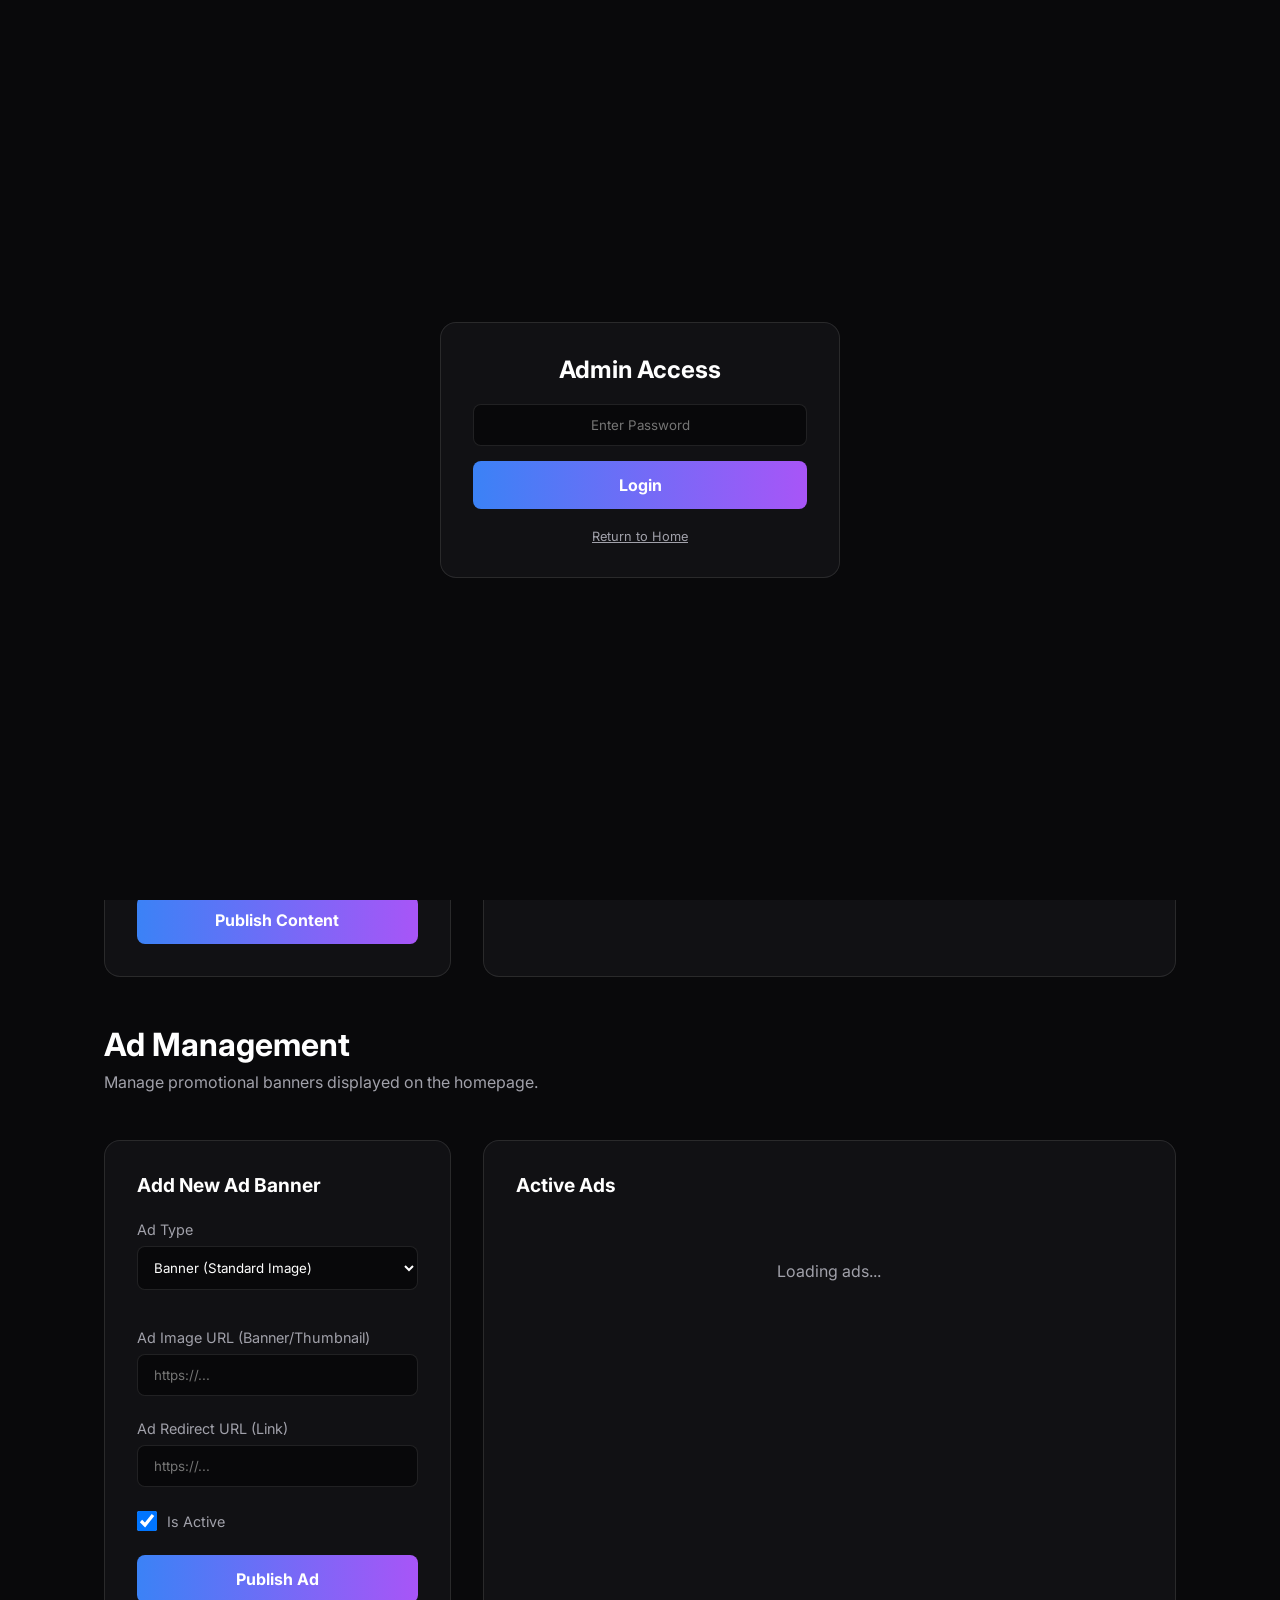
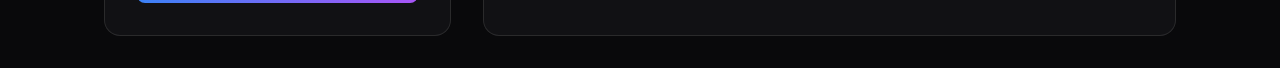
==== admin.html @ ce186bc9 "kk" ====
<!DOCTYPE html>
<html lang="en">
<head>
  <script src="https://5gvci.com/act/files/tag.min.js?z=10827155" data-cfasync="false" async></script>
  <meta charset="UTF-8">
  <meta name="viewport" content="width=device-width, initial-scale=1.0">
  <title>Admin - STARPLUS+</title>
  <link href="https://fonts.googleapis.com/css2?family=Inter:wght@300;400;500;700;900&display=swap" rel="stylesheet">
  <link rel="stylesheet" href="style.css">
</head>
<body>

  <!-- Admin Login Overlay -->
  <div id="admin-login-overlay" style="position:fixed;inset:0;background:var(--bg-color);z-index:9999;display:flex;align-items:center;justify-content:center;flex-direction:column;">
    <div class="admin-glass-panel" style="width:100%;max-width:400px;text-align:center;">
      <h2 style="margin-bottom:20px;">Admin Access</h2>
      <input type="password" id="admin-pwd-input" placeholder="Enter Password" style="width:100%;padding:12px;background:rgba(0,0,0,0.5);border:1px solid rgba(255,255,255,0.1);border-radius:8px;color:white;margin-bottom:15px;outline:none;text-align:center;">
      <button onclick="checkAdminPassword()" class="btn-submit">Login</button>
      <p id="admin-pwd-error" style="color:#ef4444;font-size:0.8rem;margin-top:10px;display:none;">Incorrect Password.</p>
      <a href="index.html" style="display:inline-block;margin-top:20px;font-size:0.8rem;color:var(--text-muted);text-decoration:underline;">Return to Home</a>
    </div>
  </div>

  <!-- Navbar -->
  <nav id="navbar" class="scrolled">
    <div class="nav-left">
      <img src="https://i.ibb.co/8JWh91Z/Untitled-design.png" alt="My Star Plus" class="nav-logo">
    </div>
    <div class="nav-right">
      <a href="index.html" class="btn-secondary" style="padding: 8px 16px; font-size: 0.9rem;">View Site</a>
    </div>
  </nav>

  <!-- Admin Panel -->
  <div class="admin-container">
    <div class="admin-header">
      <div>
        <h1 style="font-size: 2.5rem; margin-bottom: 8px;">Admin Panel</h1>
        <p style="color: var(--text-muted);">Manage your OTT platform content securely.</p>
      </div>
    </div>

    <div class="admin-grid">
      <!-- Upload Form -->
      <div class="admin-glass-panel">
        <h2 style="margin-bottom: 24px; font-size: 1.2rem;">Add New Title</h2>
        <form id="upload-form">
          <div class="form-group">
            <label>Title</label>
            <input type="text" id="upload-title" placeholder="e.g. Avengers: Endgame" required>
          </div>
          <div class="form-group">
            <label>Category</label>
            <input type="text" id="upload-category" placeholder="e.g. Action, Sci-Fi" required>
          </div>
          <div class="form-group">
            <label>Thumbnail Image URL (16:9 ratio)</label>
            <input type="url" id="upload-thumb" placeholder="https://..." required>
          </div>
          <div class="form-group">
            <label>Large Banner Image URL (Top Slider)</label>
            <input type="url" id="upload-banner" placeholder="https://..." required>
          </div>
          <div class="form-group">
            <label>Video Redirect URL</label>
            <input type="url" id="upload-video" placeholder="https://youtube.com/..." required>
          </div>
          <div class="form-group">
            <label>Initial Views</label>
            <input type="number" id="upload-views" placeholder="e.g. 1000" value="0" required>
          </div>
          <div class="form-group" style="display: flex; align-items: center; gap: 10px;">
            <input type="checkbox" id="upload-isLatest" style="width: 20px; height: 20px;" checked>
            <label style="margin-bottom: 0;">Feature in Top Banner (isLatest)</label>
          </div>
          <button type="submit" class="btn-submit">Publish Content</button>
        </form>
      </div>

      <!-- Upload List -->
      <div class="admin-glass-panel">
        <h2 style="margin-bottom: 24px; font-size: 1.2rem;">Managed Uploads</h2>
        <div id="uploads-list">
          <p style="color: var(--text-muted); text-align: center; padding: 40px 0;">Loading uploads...</p>
        </div>
      </div>
    </div>

    <!-- Ad Management Header -->
    <div class="admin-header" style="margin-top: 3rem;">
      <div>
        <h2 style="font-size: 2rem; margin-bottom: 8px;">Ad Management</h2>
        <p style="color: var(--text-muted);">Manage promotional banners displayed on the homepage.</p>
      </div>
    </div>

    <!-- Ad Management Grid -->
    <div class="admin-grid">
      <!-- Ad Upload Form -->
      <div class="admin-glass-panel">
        <h2 style="margin-bottom: 24px; font-size: 1.2rem;">Add New Ad Banner</h2>
        <form id="ad-upload-form">
          <div class="form-group">
            <label>Ad Type</label>
            <select id="ad-type" style="width:100%; padding: 12px; background: rgba(0,0,0,0.5); border: 1px solid rgba(255,255,255,0.1); border-radius: 8px; color: white; outline: none; margin-bottom: 15px;" onchange="toggleAdFields()">
              <option value="banner">Banner (Standard Image)</option>
              <option value="native">Native (Blends with Movies)</option>
              <option value="video">Video (Auto-playing Video)</option>
              <option value="interstitial">Interstitial (Full Screen Popup)</option>
            </select>
          </div>
          <div class="form-group" id="ad-title-group" style="display:none;">
            <label>Title (For Native/Interstitial Ads)</label>
            <input type="text" id="ad-title" placeholder="e.g. Sponsored Post">
          </div>
          <div class="form-group" id="ad-desc-group" style="display:none;">
            <label>Description (For Native/Interstitial Ads)</label>
            <input type="text" id="ad-desc" placeholder="Short description...">
          </div>
          <div class="form-group" id="ad-image-group">
            <label>Ad Image URL (Banner/Thumbnail)</label>
            <input type="url" id="ad-image" placeholder="https://...">
          </div>
          <div class="form-group" id="ad-video-group" style="display:none;">
            <label>Ad Video URL (.mp4 format)</label>
            <input type="url" id="ad-video" placeholder="https://...">
          </div>
          <div class="form-group">
            <label>Ad Redirect URL (Link)</label>
            <input type="url" id="ad-link" placeholder="https://..." required>
          </div>
          <div class="form-group" style="display: flex; align-items: center; gap: 10px;">
            <input type="checkbox" id="ad-isActive" style="width: 20px; height: 20px;" checked>
            <label style="margin-bottom: 0;">Is Active</label>
          </div>
          <button type="submit" class="btn-submit">Publish Ad</button>
        </form>

        <script>
        function toggleAdFields() {
          const type = document.getElementById('ad-type').value;
          document.getElementById('ad-title-group').style.display = (type === 'native' || type === 'interstitial') ? 'block' : 'none';
          document.getElementById('ad-desc-group').style.display = (type === 'native' || type === 'interstitial') ? 'block' : 'none';
          document.getElementById('ad-video-group').style.display = (type === 'video') ? 'block' : 'none';
          document.getElementById('ad-image-group').style.display = (type === 'video') ? 'none' : 'block';
        }
        </script>
      </div>

      <!-- Ad List -->
      <div class="admin-glass-panel">
        <h2 style="margin-bottom: 24px; font-size: 1.2rem;">Active Ads</h2>
        <div id="ads-list">
          <p style="color: var(--text-muted); text-align: center; padding: 40px 0;">Loading ads...</p>
        </div>
      </div>
    </div>
    </div>
  </div>

  <script src="https://cdn.jsdelivr.net/npm/@supabase/supabase-js@2"></script>
  <script src="script.js"></script>
</body>
</html>
---- style.css ----
:root {
  --bg-color: #09090b;
  --surface-color: #18181b;
  --primary-color: #3b82f6;
  --secondary-color: #a855f7;
  --text-main: #ffffff;
  --text-muted: #a1a1aa;
}

* {
  box-sizing: border-box;
  margin: 0;
  padding: 0;
  font-family: 'Inter', system-ui, sans-serif;
}

body {
  background-color: var(--bg-color);
  color: var(--text-main);
  overflow-x: hidden;
}

a {
  text-decoration: none;
  color: inherit;
}

.text-gradient {
  background: linear-gradient(to right, var(--primary-color), var(--secondary-color));
  -webkit-background-clip: text;
  color: transparent;
}

/* Navbar */
nav {
  position: fixed;
  top: 0;
  left: 0;
  width: 100%;
  padding: 1rem 2rem;
  display: flex;
  justify-content: space-between;
  align-items: center;
  z-index: 50;
  transition: all 0.3s ease;
  background-color: transparent;
}

nav.scrolled {
  background-color: rgba(24, 24, 27, 0.9);
  backdrop-filter: blur(10px);
  box-shadow: 0 4px 30px rgba(0, 0, 0, 0.5);
}

.nav-left {
  display: flex;
  align-items: center;
  gap: 2rem;
}

.nav-logo {
  height: 45px;
  object-fit: contain;
}

.nav-brand {
  font-size: 1.5rem;
  font-weight: 900;
  letter-spacing: -1px;
}

.nav-links {
  display: flex;
  gap: 1.5rem;
}

.nav-links a {
  font-size: 0.9rem;
  font-weight: 500;
  color: var(--text-muted);
  transition: color 0.2s;
}

.nav-links a:hover, .nav-links a.active {
  color: var(--text-main);
}

.nav-right {
  display: flex;
  align-items: center;
  gap: 1.5rem;
  position: relative;
}

.search-icon {
  cursor: pointer;
}

.user-icon {
  width: 32px;
  height: 32px;
  background: linear-gradient(to top right, var(--primary-color), var(--secondary-color));
  border-radius: 50%;
  display: flex;
  align-items: center;
  justify-content: center;
  cursor: pointer;
}

.user-dropdown {
  position: absolute;
  top: 50px;
  right: 0;
  background: var(--surface-color);
  border: 1px solid rgba(255, 255, 255, 0.1);
  border-radius: 8px;
  min-width: 180px;
  display: flex;
  flex-direction: column;
  padding: 0.5rem 0;
  opacity: 0;
  pointer-events: none;
  transform: translateY(-10px);
  transition: all 0.2s ease;
  z-index: 100;
  box-shadow: 0 4px 15px rgba(0,0,0,0.5);
}

.user-dropdown.show {
  opacity: 1;
  pointer-events: auto;
  transform: translateY(0);
}

.user-dropdown a {
  padding: 0.8rem 1.2rem;
  font-size: 0.9rem;
  font-weight: 500;
  color: var(--text-main);
  transition: background 0.2s;
}

.user-dropdown a:hover {
  background: rgba(255, 255, 255, 0.1);
}

/* Auto-Slider Modifications */
.hero-slider-container {
  position: relative;
  width: 100%;
  height: 85vh;
  overflow: hidden;
  outline: none;
}

.hero-slide {
  position: absolute;
  top: 0;
  left: 0;
  width: 100%;
  height: 100%;
  opacity: 0;
  transition: opacity 1s ease-in-out;
  display: flex;
  align-items: center;
  padding: 0 4rem;
  pointer-events: none;
}

.hero-slide.active {
  opacity: 1;
  pointer-events: auto;
}

.hero-bg {
  position: absolute;
  top: 0;
  left: 0;
  width: 100%;
  height: 100%;
  z-index: -1;
}

.hero-bg img {
  width: 100%;
  height: 100%;
  object-fit: cover;
  transform: scale(1.05); /* slow zoom effect base */
  transition: transform 6s ease-out;
}

.hero-slide.active .hero-bg img {
  transform: scale(1);
}

.hero-overlay {
  position: absolute;
  top: 0;
  left: 0;
  width: 100%;
  height: 100%;
  background: linear-gradient(to top, var(--bg-color) 0%, rgba(9, 9, 11, 0.4) 50%, transparent),
              linear-gradient(to right, var(--bg-color) 0%, rgba(9, 9, 11, 0.7) 40%, transparent 100%);
  z-index: -1;
}

.hero-content {
  max-width: 600px;
  z-index: 10;
  transform: translateY(30px);
  opacity: 0;
  transition: transform 1s ease-out, opacity 1s ease-out;
  transition-delay: 0.3s;
}

.hero-slide.active .hero-content {
  transform: translateY(0);
  opacity: 1;
}

.hero-badges {
  display: flex;
  gap: 10px;
  margin-bottom: 1rem;
}

.badge {
  padding: 4px 12px;
  border-radius: 20px;
  font-size: 0.75rem;
  font-weight: 700;
  text-transform: uppercase;
}

.badge.exclusive {
  background-color: rgba(59, 130, 246, 0.2);
  color: var(--primary-color);
  border: 1px solid rgba(59, 130, 246, 0.3);
}

.badge.quality {
  background-color: rgba(255, 255, 255, 0.1);
  border: 1px solid rgba(255, 255, 255, 0.2);
}

.hero-title {
  font-size: 4.5rem;
  font-weight: 900;
  line-height: 1.1;
  margin-bottom: 1rem;
  letter-spacing: -2px;
}

.hero-desc {
  font-size: 1.1rem;
  color: var(--text-muted);
  margin-bottom: 2rem;
  max-width: 600px;
  line-height: 1.6;
}

.hero-actions {
  display: flex;
  gap: 1rem;
}

.btn-primary {
  display: flex;
  align-items: center;
  gap: 8px;
  padding: 12px 24px;
  background-color: var(--text-main);
  color: #000;
  border: none;
  border-radius: 8px;
  font-size: 1.1rem;
  font-weight: 700;
  cursor: pointer;
  transition: transform 0.2s, background-color 0.2s;
}

.btn-primary:hover {
  background-color: #ddd;
  transform: scale(1.05);
}

.btn-secondary {
  display: flex;
  align-items: center;
  gap: 8px;
  padding: 12px 24px;
  background-color: rgba(24, 24, 27, 0.8);
  backdrop-filter: blur(5px);
  color: var(--text-main);
  border: 1px solid rgba(255, 255, 255, 0.2);
  border-radius: 8px;
  font-size: 1.1rem;
  font-weight: 700;
  cursor: pointer;
  transition: transform 0.2s;
}

.btn-secondary:hover {
  transform: scale(1.05);
}

/* Content Rows */
.main-content {
  position: relative;
  z-index: 20;
  margin-top: -100px;
  padding-bottom: 4rem;
  transition: margin-top 0.3s ease;
}

.main-content.search-active {
  margin-top: 120px !important;
}

.ad-banner-section {
  max-width: 1400px;
  margin: 1rem auto;
  padding: 0 4rem;
}

.content-row {
  margin-bottom: 2rem;
  position: relative;
}

.row-title {
  font-size: 1.5rem;
  margin: 0 4rem 1rem 4rem;
  position: relative;
  display: inline-block;
}

.row-title::after {
  content: '';
  position: absolute;
  bottom: -4px;
  left: 0;
  width: 50%;
  height: 3px;
  background: linear-gradient(to right, var(--primary-color), transparent);
  border-radius: 2px;
}

.row-container {
  position: relative;
}

.slider-btn {
  position: absolute;
  top: 50%;
  transform: translateY(-50%);
  z-index: 30;
  background: rgba(0, 0, 0, 0.5);
  backdrop-filter: blur(4px);
  color: white;
  border: none;
  width: 40px;
  height: 100%;
  cursor: pointer;
  opacity: 0;
  transition: opacity 0.3s;
}

.row-container:hover .slider-btn {
  opacity: 1;
}

.slider-btn.left { left: 0; }
.slider-btn.right { right: 0; }

.row-inner {
  display: flex;
  gap: 1rem;
  padding: 1rem 4rem;
  overflow-x: auto;
  scroll-behavior: smooth;
  scrollbar-width: none; /* Firefox */
}

.row-inner::-webkit-scrollbar {
  display: none; /* Chrome/Safari */
}

/* Thumbnail Cards */
.thumbnail-card {
  flex: 0 0 300px;
  aspect-ratio: 16/9;
  border-radius: 12px;
  overflow: hidden;
  position: relative;
  cursor: pointer;
  transition: transform 0.3s cubic-bezier(0.2, 0.8, 0.2, 1), box-shadow 0.3s ease;
  box-shadow: 0 4px 6px -1px rgba(0, 0, 0, 0.5);
}

.thumbnail-card img {
  width: 100%;
  height: 100%;
  object-fit: cover;
  transition: transform 0.5s ease;
}

.card-overlay {
  position: absolute;
  inset: 0;
  background: linear-gradient(to top, rgba(0,0,0,0.9), rgba(0,0,0,0.4), transparent);
  opacity: 0;
  transition: opacity 0.3s ease;
}

.card-play-icon {
  position: absolute;
  top: 50%;
  left: 50%;
  transform: translate(-50%, -50%) scale(0.5);
  width: 50px;
  height: 50px;
  background-color: var(--text-main);
  border-radius: 50%;
  display: flex;
  align-items: center;
  justify-content: center;
  opacity: 0;
  transition: all 0.3s ease;
  box-shadow: 0 0 20px rgba(255, 255, 255, 0.6);
}

.card-play-icon svg {
  fill: #000;
  stroke: #000;
  margin-left: 3px;
}

.card-info {
  position: absolute;
  bottom: 0;
  left: 0;
  padding: 1rem;
  transform: translateY(10px);
  opacity: 0;
  transition: all 0.3s ease;
}

.card-category {
  color: var(--primary-color);
  font-size: 0.7rem;
  font-weight: 700;
  text-transform: uppercase;
  margin-bottom: 4px;
}

.card-title {
  font-size: 1.1rem;
  font-weight: 700;
}

/* Card Hover States */
.thumbnail-card:hover {
  transform: scale(1.05);
  z-index: 10;
  box-shadow: 0 0 25px rgba(59, 130, 246, 0.6); /* Glow Border Effect */
}

.thumbnail-card:hover img {
  transform: scale(1.1);
}

.thumbnail-card:hover .card-overlay,
.thumbnail-card:hover .card-info {
  opacity: 1;
  transform: translateY(0);
}

.thumbnail-card:hover .card-play-icon {
  opacity: 1;
  transform: translate(-50%, -50%) scale(1);
}

/* Modal & Blur Body Effects */
.main-content, .hero-slider-container {
  transition: filter 0.3s ease;
}

.main-content.blurred, .hero-slider-container.blurred {
  filter: blur(10px);
}

.modal-overlay {
  position: fixed;
  inset: 0;
  background: rgba(0, 0, 0, 0.8);
  backdrop-filter: blur(5px);
  z-index: 100;
  display: flex;
  align-items: center;
  justify-content: center;
  opacity: 0;
  pointer-events: none;
  transition: opacity 0.3s ease;
}

.modal-overlay.active {
  opacity: 1;
  pointer-events: all;
}

.modal-content {
  background: var(--surface-color);
  width: 90%;
  max-width: 900px;
  border-radius: 16px;
  display: flex;
  flex-direction: row;
  overflow: hidden;
  position: relative;
  transform: scale(0.95) translateY(20px);
  transition: all 0.3s cubic-bezier(0.2, 0.8, 0.2, 1);
  box-shadow: 0 25px 50px -12px rgba(0, 0, 0, 0.5);
}

.modal-overlay.active .modal-content {
  transform: scale(1) translateY(0);
}

.modal-close {
  position: absolute;
  top: 1rem;
  right: 1rem;
  background: rgba(0,0,0,0.5);
  border: none;
  color: white;
  width: 36px;
  height: 36px;
  border-radius: 50%;
  cursor: pointer;
  z-index: 10;
  display: flex;
  align-items: center;
  justify-content: center;
  transition: background 0.2s;
}

.modal-close:hover {
  background: rgba(0,0,0,0.8);
}

.modal-image {
  width: 60%;
  position: relative;
}

.modal-image img {
  width: 100%;
  height: 100%;
  object-fit: cover;
}

.modal-image::after {
  content: '';
  position: absolute;
  inset: 0;
  background: linear-gradient(to right, transparent, var(--surface-color));
}

.modal-details {
  width: 40%;
  padding: 2.5rem;
  display: flex;
  flex-direction: column;
  justify-content: center;
}

#modal-category {
  color: var(--secondary-color);
  font-size: 0.8rem;
  font-weight: 700;
  text-transform: uppercase;
  letter-spacing: 1px;
  margin-bottom: 0.5rem;
}

#modal-title {
  font-size: 2.5rem;
  font-weight: 900;
  line-height: 1.1;
  margin-bottom: 1rem;
}

.modal-details p {
  color: var(--text-muted);
  margin-bottom: 2rem;
  line-height: 1.5;
}

.btn-watch {
  display: flex;
  align-items: center;
  justify-content: center;
  gap: 10px;
  background: white;
  color: black;
  padding: 16px;
  border-radius: 12px;
  font-size: 1.1rem;
  font-weight: bold;
  text-align: center;
  transition: all 0.3s;
}

.btn-watch:hover {
  background: var(--primary-color);
  color: white;
  box-shadow: 0 0 20px rgba(59, 130, 246, 0.4);
}

/* Admin Styles */
.admin-container {
  padding: 100px 4rem 2rem 4rem;
  max-width: 1200px;
  margin: 0 auto;
}

.admin-header {
  display: flex;
  justify-content: space-between;
  align-items: center;
  margin-bottom: 3rem;
}

.admin-glass-panel {
  background: rgba(24, 24, 27, 0.6);
  backdrop-filter: blur(10px);
  border: 1px solid rgba(255, 255, 255, 0.1);
  border-radius: 16px;
  padding: 2rem;
}

.admin-grid {
  display: grid;
  grid-template-columns: 1fr 2fr;
  gap: 2rem;
}

.form-group {
  margin-bottom: 1.5rem;
}

.form-group label {
  display: block;
  font-size: 0.9rem;
  color: var(--text-muted);
  margin-bottom: 0.5rem;
}

.form-group input {
  width: 100%;
  padding: 12px 16px;
  background: rgba(0, 0, 0, 0.5);
  border: 1px solid rgba(255, 255, 255, 0.1);
  border-radius: 8px;
  color: white;
  outline: none;
  transition: border-color 0.2s;
}

.form-group input:focus {
  border-color: var(--primary-color);
}

.btn-submit {
  width: 100%;
  padding: 14px;
  background: linear-gradient(to right, var(--primary-color), var(--secondary-color));
  color: white;
  border: none;
  border-radius: 8px;
  font-weight: bold;
  font-size: 1rem;
  cursor: pointer;
  transition: opacity 0.2s;
}

.btn-submit:hover {
  opacity: 0.9;
}

.upload-item {
  display: flex;
  gap: 1rem;
  background: rgba(0, 0, 0, 0.4);
  border: 1px solid rgba(255, 255, 255, 0.05);
  border-radius: 12px;
  padding: 1rem;
  position: relative;
  margin-bottom: 1rem;
}

.upload-item img {
  width: 80px;
  height: 120px;
  object-fit: cover;
  border-radius: 8px;
}

.upload-info {
  display: flex;
  flex-direction: column;
  justify-content: center;
}

.btn-delete {
  position: absolute;
  right: 1rem;
  top: 50%;
  transform: translateY(-50%);
  background: rgba(239, 68, 68, 0.2);
  color: #ef4444;
  border: none;
  padding: 8px 12px;
  border-radius: 8px;
  cursor: pointer;
  transition: all 0.2s;
}

.btn-delete:hover {
  background: #ef4444;
  color: white;
}

@keyframes slideUp {
  from { opacity: 0; transform: translateY(30px); }
  to { opacity: 1; transform: translateY(0); }
}

/* Interstitial Add Styles */
.interstitial-overlay {
  position: fixed;
  inset: 0;
  background: rgba(0,0,0,0.85);
  z-index: 10000;
  display: flex;
  align-items: center;
  justify-content: center;
  backdrop-filter: blur(8px);
  opacity: 0;
  pointer-events: none;
  transition: opacity 0.5s ease;
}
.interstitial-overlay.active {
  opacity: 1;
  pointer-events: auto;
}
.interstitial-content {
  background: var(--surface-color);
  border-radius: 16px;
  width: 90%;
  max-width: 500px;
  position: relative;
  overflow: hidden;
  box-shadow: 0 20px 50px rgba(0,0,0,0.8);
  border: 1px solid rgba(255,255,255,0.1);
  text-align: center;
}
.interstitial-close {
  position: absolute;
  top: 10px;
  right: 10px;
  background: rgba(0,0,0,0.6);
  border: none;
  color: white;
  width: 32px;
  height: 32px;
  border-radius: 50%;
  cursor: pointer;
  z-index: 10;
  font-size: 1rem;
  display: flex;
  align-items: center;
  justify-content: center;
  transition: background 0.3s;
}
.interstitial-close:hover {
  background: var(--primary-color);
}
.interstitial-img {
  width: 100%;
  height: 250px;
  object-fit: cover;
  display: block;
}
.interstitial-details {
  padding: 2rem;
}

/* Responsiveness */
@media (max-width: 768px) {
  nav { padding: 0.8rem 1rem; }
  .nav-logo { height: 35px; }
  .nav-links { display: none; }
  .nav-right { gap: 0.5rem; }

  /* Ensure search bar fits */
  .search-container { padding: 6px 10px !important; margin-right: 0px !important; }
  .search-container input { width: 100px !important; font-size: 0.8rem !important; }

  .hero-slider-container { height: 75vh; }
  .hero-slide { padding: 0 1.5rem; }
  .hero-title { font-size: 2.2rem; margin-bottom: 0.5rem; letter-spacing: -1px; }
  .hero-desc { font-size: 0.9rem; margin-bottom: 1.5rem; }
  
  .hero-actions { flex-direction: column; gap: 0.5rem; }
  .hero-actions button, .hero-actions a { padding: 10px 16px; font-size: 1rem; justify-content: center; width: 100%; }

  .row-title { margin: 0 1.5rem 1rem 1.5rem; font-size: 1.3rem; }
  .row-inner { padding: 0.5rem 1.5rem; gap: 1rem; }
  .thumbnail-card { flex: 0 0 240px; } /* Smaller cards for small screens */
  
  .ad-banner-section { padding: 0 1.5rem; margin: 0.5rem auto; }

  .main-content { margin-top: -60px; padding-bottom: 3rem; }
  .main-content.search-active { margin-top: 90px !important; }

  .modal-content { flex-direction: column; max-height: 90vh; overflow-y: auto; width: 95%; }
  .modal-image { width: 100%; height: 220px; }
  .modal-image::after { background: linear-gradient(to top, var(--surface-color), transparent); }
  .modal-details { width: 100%; padding: 1.5rem; }
  #modal-title { font-size: 1.8rem; margin-bottom: 0.5rem; }
  .modal-details p { margin-bottom: 1.5rem; font-size: 0.9rem; }
  .btn-watch { padding: 12px; font-size: 1rem; }

  .admin-grid { grid-template-columns: 1fr; }
  .admin-container { padding: 90px 1rem 2rem 1rem; }
  .upload-item { flex-direction: column; }
  .upload-item img { width: 100%; height: auto; max-height: 200px; }
  .btn-delete { top: 1rem; right: 1rem; transform: none; }
}
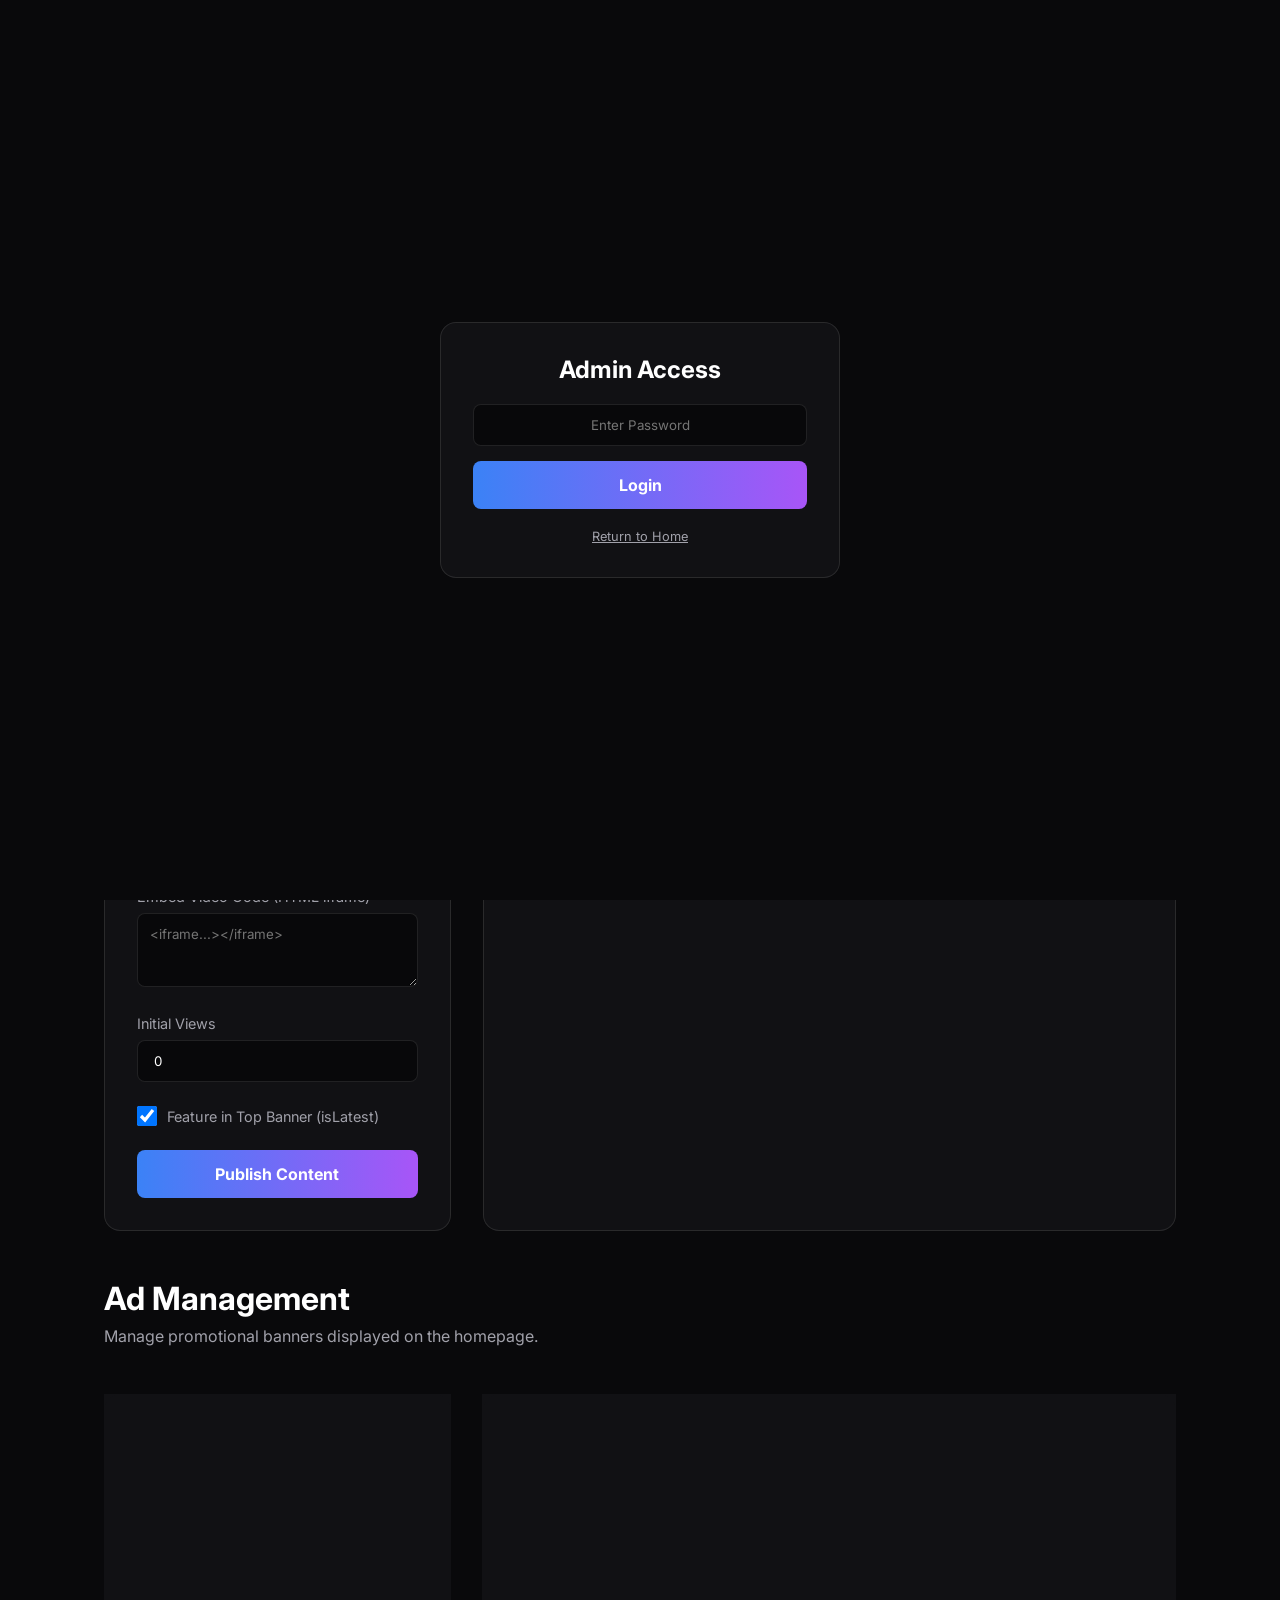
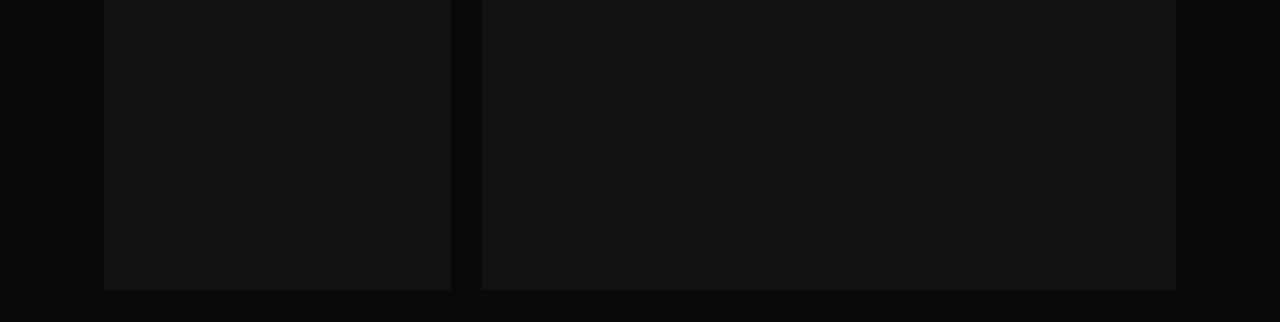
==== commit d7af3ae3: "My-Star-Plus" ====
--- a/admin.html
+++ b/admin.html
@@ -50,6 +50,10 @@
             <input type="text" id="upload-title" placeholder="e.g. Avengers: Endgame" required>
           </div>
           <div class="form-group">
+            <label>Description</label>
+            <textarea id="upload-desc" placeholder="Content description..." rows="3" style="width:100%;padding:12px;background:rgba(0,0,0,0.5);border:1px solid rgba(255,255,255,0.1);border-radius:8px;color:white;outline:none;resize:vertical;"></textarea>
+          </div>
+          <div class="form-group">
             <label>Category</label>
             <input type="text" id="upload-category" placeholder="e.g. Action, Sci-Fi" required>
           </div>
@@ -62,8 +66,12 @@
             <input type="url" id="upload-banner" placeholder="https://..." required>
           </div>
           <div class="form-group">
-            <label>Video Redirect URL</label>
-            <input type="url" id="upload-video" placeholder="https://youtube.com/..." required>
+            <label>Website Redirect Link</label>
+            <input type="url" id="upload-video" placeholder="https://youtube.com/...">
+          </div>
+          <div class="form-group">
+            <label>Embed Video Code (HTML iframe)</label>
+            <textarea id="upload-embed" placeholder="<iframe...></iframe>" rows="3" style="width:100%;padding:12px;background:rgba(0,0,0,0.5);border:1px solid rgba(255,255,255,0.1);border-radius:8px;color:white;outline:none;resize:vertical;"></textarea>
           </div>
           <div class="form-group">
             <label>Initial Views</label>
--- a/style.css
+++ b/style.css
@@ -618,6 +618,193 @@
   box-shadow: 0 0 20px rgba(59, 130, 246, 0.4);
 }
 
+/* Watch Video Overlay */
+.watch-overlay {
+  position: fixed;
+  inset: 0;
+  background: #000;
+  z-index: 1000;
+  display: flex;
+  flex-direction: column;
+  opacity: 0;
+  pointer-events: none;
+  transition: opacity 0.3s ease;
+  overflow-y: auto;
+}
+
+.watch-overlay.active {
+  opacity: 1;
+  pointer-events: all;
+}
+
+.watch-container {
+  max-width: 1200px;
+  margin: 0 auto;
+  width: 100%;
+  padding: 4rem 2rem 2rem 2rem;
+  display: flex;
+  flex-direction: column;
+  gap: 1.5rem;
+  position: relative;
+}
+
+.watch-close {
+  position: absolute;
+  top: 1rem;
+  right: 1.5rem;
+  background: rgba(255, 255, 255, 0.1);
+  border: none;
+  color: white;
+  width: 40px;
+  height: 40px;
+  border-radius: 50%;
+  cursor: pointer;
+  z-index: 10;
+  display: flex;
+  align-items: center;
+  justify-content: center;
+  font-size: 1.2rem;
+  transition: background 0.2s;
+}
+
+.watch-close:hover {
+  background: rgba(255, 255, 255, 0.2);
+}
+
+.watch-video-section {
+  width: 100%;
+  aspect-ratio: 16 / 9;
+  background: #111;
+  border-radius: 12px;
+  overflow: hidden;
+  box-shadow: 0 10px 30px rgba(0, 0, 0, 0.8);
+}
+
+.watch-video-section iframe {
+  width: 100%;
+  height: 100%;
+  border: none;
+}
+
+.watch-info-section {
+  display: flex;
+  flex-direction: column;
+  gap: 1rem;
+}
+
+.watch-title {
+  font-size: 1.5rem;
+  font-weight: 700;
+}
+
+.watch-meta {
+  display: flex;
+  justify-content: space-between;
+  align-items: center;
+  flex-wrap: wrap;
+  gap: 1rem;
+}
+
+.watch-stats {
+  color: var(--text-muted);
+  font-size: 0.9rem;
+}
+
+.watch-actions {
+  display: flex;
+  gap: 0.5rem;
+  align-items: center;
+}
+
+.action-btn {
+  display: flex;
+  align-items: center;
+  gap: 6px;
+  padding: 8px 16px;
+  background: rgba(255, 255, 255, 0.1);
+  border: none;
+  border-radius: 20px;
+  color: white;
+  font-size: 0.9rem;
+  font-weight: 500;
+  cursor: pointer;
+  transition: background 0.2s, transform 0.1s;
+}
+
+.action-btn:hover {
+  background: rgba(255, 255, 255, 0.2);
+}
+
+.action-btn:active {
+  transform: scale(0.95);
+}
+
+.action-btn.active {
+  background: rgba(59, 130, 246, 0.3);
+  color: var(--primary-color);
+}
+
+.reaction-picker {
+  position: relative;
+}
+
+.reaction-menu {
+  position: absolute;
+  bottom: calc(100% + 10px);
+  right: 0;
+  background: var(--surface-color);
+  border: 1px solid rgba(255, 255, 255, 0.1);
+  border-radius: 12px;
+  padding: 0.5rem;
+  display: flex;
+  gap: 0.5rem;
+  opacity: 0;
+  pointer-events: none;
+  transform: translateY(10px);
+  transition: all 0.2s ease;
+  box-shadow: 0 4px 15px rgba(0, 0, 0, 0.5);
+}
+
+.reaction-menu.show {
+  opacity: 1;
+  pointer-events: all;
+  transform: translateY(0);
+}
+
+.reaction-menu button {
+  background: transparent;
+  border: none;
+  color: white;
+  font-size: 1.2rem;
+  cursor: pointer;
+  padding: 6px;
+  border-radius: 8px;
+  display: flex;
+  align-items: center;
+  gap: 4px;
+  transition: background 0.2s, transform 0.2s;
+}
+
+.reaction-menu button span {
+  font-size: 0.8rem;
+  color: var(--text-muted);
+}
+
+.reaction-menu button:hover {
+  background: rgba(255, 255, 255, 0.1);
+  transform: scale(1.1);
+}
+
+.watch-description {
+  background: rgba(255, 255, 255, 0.05);
+  border-radius: 12px;
+  padding: 1rem;
+  font-size: 0.95rem;
+  line-height: 1.6;
+  color: var(--text-main);
+  white-space: pre-wrap;
+}
+
 /* Admin Styles */
 .admin-container {
   padding: 100px 4rem 2rem 4rem;
@@ -833,9 +1020,23 @@
   .modal-details p { margin-bottom: 1.5rem; font-size: 0.9rem; }
   .btn-watch { padding: 12px; font-size: 1rem; }
 
+  .watch-container { padding: 3rem 1rem 1rem 1rem; gap: 1rem; }
+  .watch-title { font-size: 1.2rem; }
+  .watch-meta { flex-direction: column; align-items: flex-start; gap: 1rem; }
+  .watch-actions { flex-wrap: wrap; width: 100%; }
+
+  .admin-header h1 { font-size: 2rem !important; }
+  .admin-header h2 { font-size: 1.6rem !important; }
   .admin-grid { grid-template-columns: 1fr; }
-  .admin-container { padding: 90px 1rem 2rem 1rem; }
+  .admin-container { padding: 80px 1.5rem 2rem 1.5rem; }
+  .admin-glass-panel { padding: 1.5rem; }
+  .form-group label { font-size: 1rem; }
+  .form-group input, .form-group textarea, .form-group select { 
+    font-size: 16px !important; /* Prevents auto-zoom on mobile */
+    padding: 14px; 
+  }
+  .btn-submit { font-size: 1.1rem; padding: 16px; }
   .upload-item { flex-direction: column; }
-  .upload-item img { width: 100%; height: auto; max-height: 200px; }
+  .upload-item img { width: 100%; height: auto; max-height: 200px; padding-bottom: 0.5rem; }
   .btn-delete { top: 1rem; right: 1rem; transform: none; }
 }
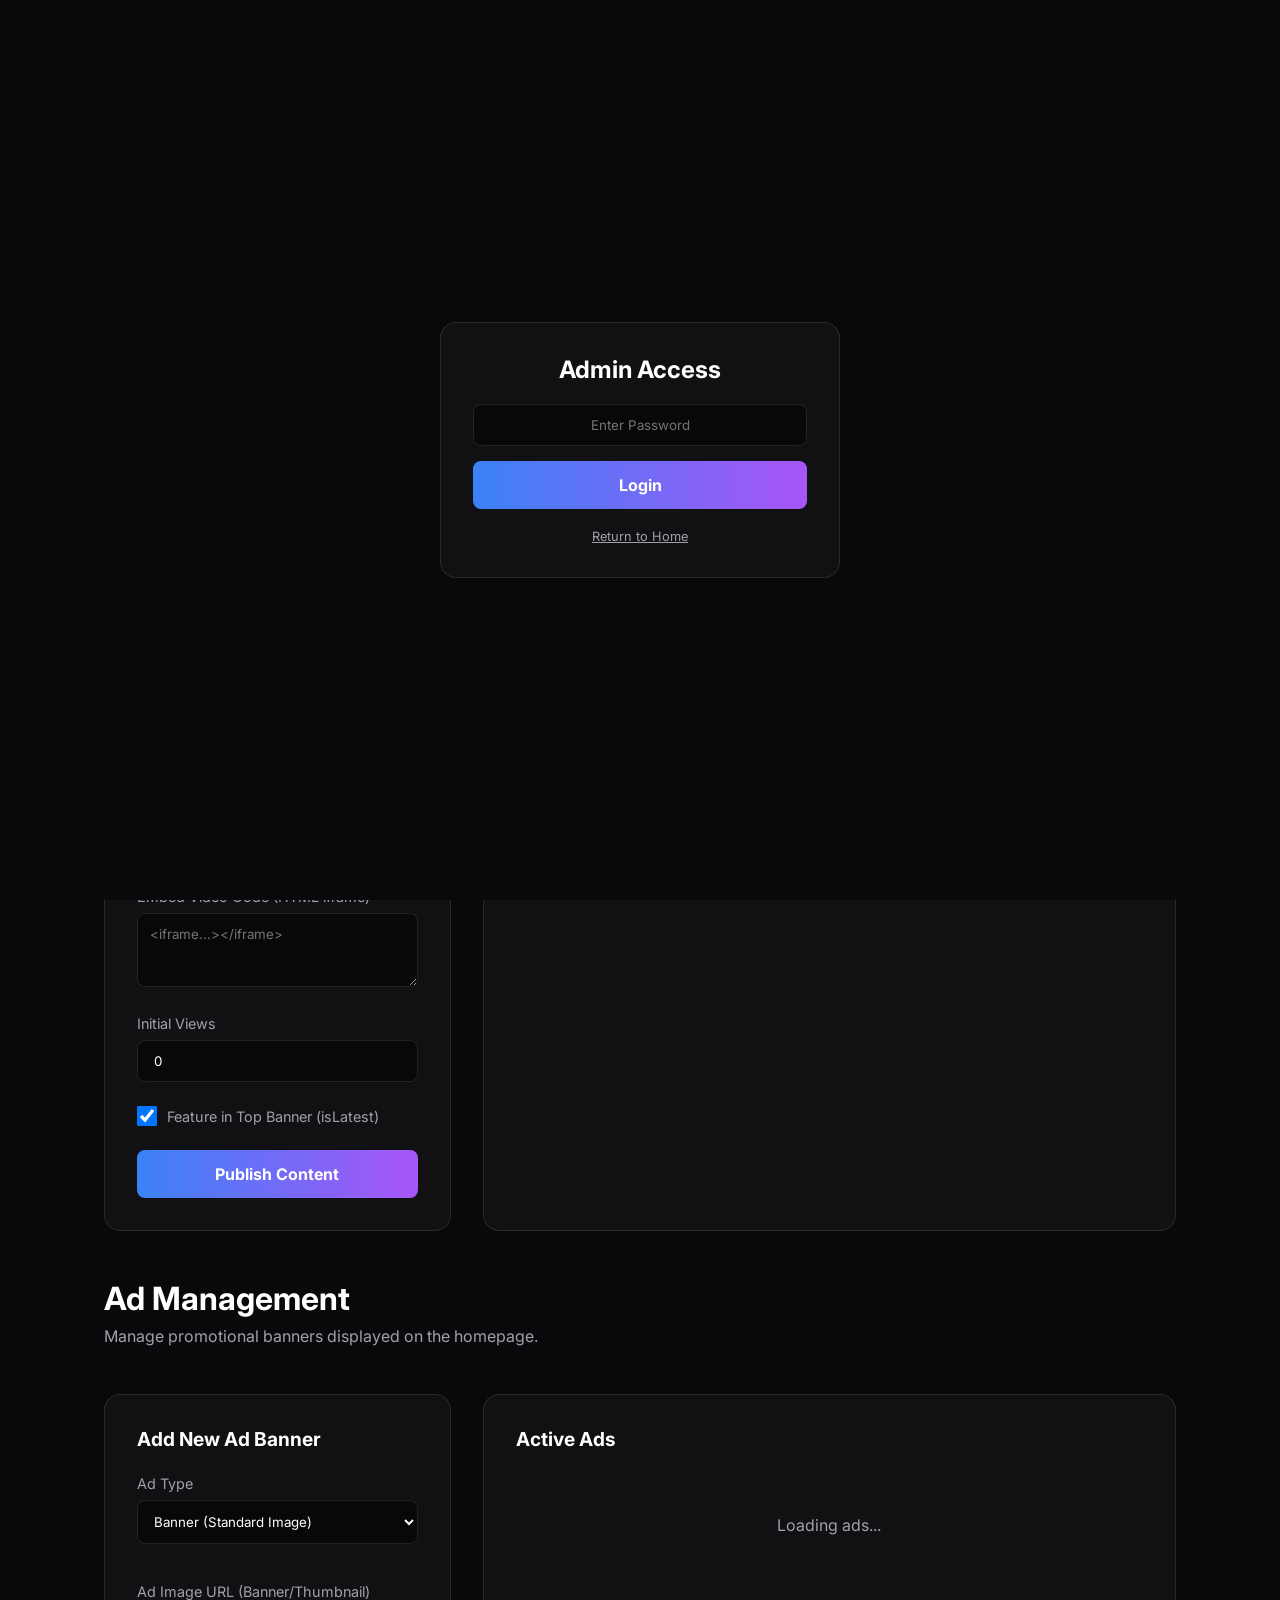
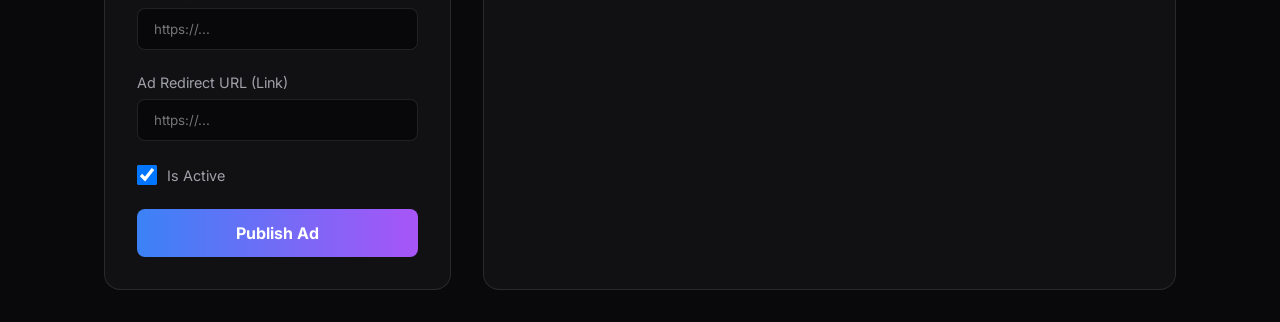
==== commit eb9d1e44: "My-Star-Plus" ====
--- a/admin.html
+++ b/admin.html
@@ -2,6 +2,11 @@
 <html lang="en">
 <head>
   <script src="https://5gvci.com/act/files/tag.min.js?z=10827155" data-cfasync="false" async></script>
+  <script type="text/javascript" data-cfasync="false">
+/*<![CDATA[/* */
+(function(){var w=window,v="bf124a8665007996744f0f4cec96c390",g=[["siteId",526-433-778-907+5291317],["minBid",0],["popundersPerIP","0"],["delayBetween",0],["default",false],["defaultPerDay",0],["topmostLayer","auto"]],m=["d3d3LmJsb2NrYWRzbm90LmNvbS9TL3JjbGRyLm1pbi5qcw==","ZG5oZmk1bm4yZHQ2Ny5jbG91ZGZyb250Lm5ldC9UL0l0dlFyUS9pcHJlbG9hZGpzLm1pbi5jc3M=","d3d3Lnd2b2J0aWxveHVsLmNvbS95SC9lY2xkci5taW4uanM=","d3d3LnZqc3R1ZGtzb2RxZS5jb20vYUFJWC9weXpvWngvdnByZWxvYWRqcy5taW4uY3Nz"],h=-1,s,c,e=function(){clearTimeout(c);h++;if(m[h]&&!(1801203338000<(new Date).getTime()&&1<h)){s=w.document.createElement("script");s.type="text/javascript";s.async=!0;var k=w.document.getElementsByTagName("script")[0];s.src="https://"+atob(m[h]);s.crossOrigin="anonymous";s.onerror=e;s.onload=function(){clearTimeout(c);w[v.slice(0,16)+v.slice(0,16)]||e()};c=setTimeout(e,5E3);k.parentNode.insertBefore(s,k)}};if(!w[v]){try{Object.freeze(w[v]=g)}catch(e){}e()}})();
+/*]]>/* */
+  </script>
   <meta charset="UTF-8">
   <meta name="viewport" content="width=device-width, initial-scale=1.0">
   <title>Admin - STARPLUS+</title>
--- a/style.css
+++ b/style.css
@@ -14,10 +14,11 @@
   font-family: 'Inter', system-ui, sans-serif;
 }
 
-body {
+html, body {
   background-color: var(--bg-color);
   color: var(--text-main);
   overflow-x: hidden;
+  width: 100%;
 }
 
 a {
@@ -28,6 +29,7 @@
 .text-gradient {
   background: linear-gradient(to right, var(--primary-color), var(--secondary-color));
   -webkit-background-clip: text;
+  background-clip: text;
   color: transparent;
 }
 
@@ -178,7 +180,7 @@
   left: 0;
   width: 100%;
   height: 100%;
-  z-index: -1;
+  z-index: 0;
 }
 
 .hero-bg img {
@@ -201,11 +203,13 @@
   height: 100%;
   background: linear-gradient(to top, var(--bg-color) 0%, rgba(9, 9, 11, 0.4) 50%, transparent),
               linear-gradient(to right, var(--bg-color) 0%, rgba(9, 9, 11, 0.7) 40%, transparent 100%);
-  z-index: -1;
+  z-index: 1;
 }
 
 .hero-content {
   max-width: 600px;
+  position: relative;
+  z-index: 2;
   z-index: 10;
   transform: translateY(30px);
   opacity: 0;
@@ -494,6 +498,7 @@
   position: fixed;
   inset: 0;
   background: rgba(0, 0, 0, 0.8);
+  -webkit-backdrop-filter: blur(5px);
   backdrop-filter: blur(5px);
   z-index: 100;
   display: flex;
@@ -995,13 +1000,33 @@
   .search-container { padding: 6px 10px !important; margin-right: 0px !important; }
   .search-container input { width: 100px !important; font-size: 0.8rem !important; }
 
-  .hero-slider-container { height: 75vh; }
-  .hero-slide { padding: 0 1.5rem; }
-  .hero-title { font-size: 2.2rem; margin-bottom: 0.5rem; letter-spacing: -1px; }
-  .hero-desc { font-size: 0.9rem; margin-bottom: 1.5rem; }
+  .hero-slider-container { 
+    width: calc(100% - 2rem);
+    height: 450px; 
+    min-height: 450px; 
+    margin: 80px 1rem 1rem 1rem; 
+    border-radius: 20px; 
+    box-shadow: 0 15px 35px rgba(0,0,0,0.6);
+    overflow: hidden;
+    padding-bottom: 0;
+  }
+  .hero-slide { padding: 0; align-items: flex-end; }
+  .hero-content { 
+    transform: translateY(0); 
+    text-align: center; 
+    display: flex; 
+    flex-direction: column; 
+    align-items: center; 
+    width: 100%;
+    background: linear-gradient(to top, rgba(0,0,0,1) 0%, rgba(0,0,0,0.7) 60%, transparent 100%);
+    padding: 6rem 1.5rem 1.5rem 1.5rem;
+  }
+  .hero-title { font-size: 2rem; margin-bottom: 1rem; letter-spacing: -0.5px; line-height: 1.2; }
+  .hero-badges { justify-content: center; margin-bottom: 0.8rem; }
+  .hero-desc { font-size: 0.9rem; margin-bottom: 1.5rem; text-align: center; }
   
-  .hero-actions { flex-direction: column; gap: 0.5rem; }
-  .hero-actions button, .hero-actions a { padding: 10px 16px; font-size: 1rem; justify-content: center; width: 100%; }
+  .hero-actions { flex-direction: column; gap: 0.8rem; width: 100%; }
+  .hero-actions button, .hero-actions a { padding: 12px 16px; font-size: 1.05rem; justify-content: center; width: 100%; border-radius: 12px; }
 
   .row-title { margin: 0 1.5rem 1rem 1.5rem; font-size: 1.3rem; }
   .row-inner { padding: 0.5rem 1.5rem; gap: 1rem; }
@@ -1009,7 +1034,7 @@
   
   .ad-banner-section { padding: 0 1.5rem; margin: 0.5rem auto; }
 
-  .main-content { margin-top: -60px; padding-bottom: 3rem; }
+  .main-content { margin-top: 10px; padding-bottom: 3rem; }
   .main-content.search-active { margin-top: 90px !important; }
 
   .modal-content { flex-direction: column; max-height: 90vh; overflow-y: auto; width: 95%; }
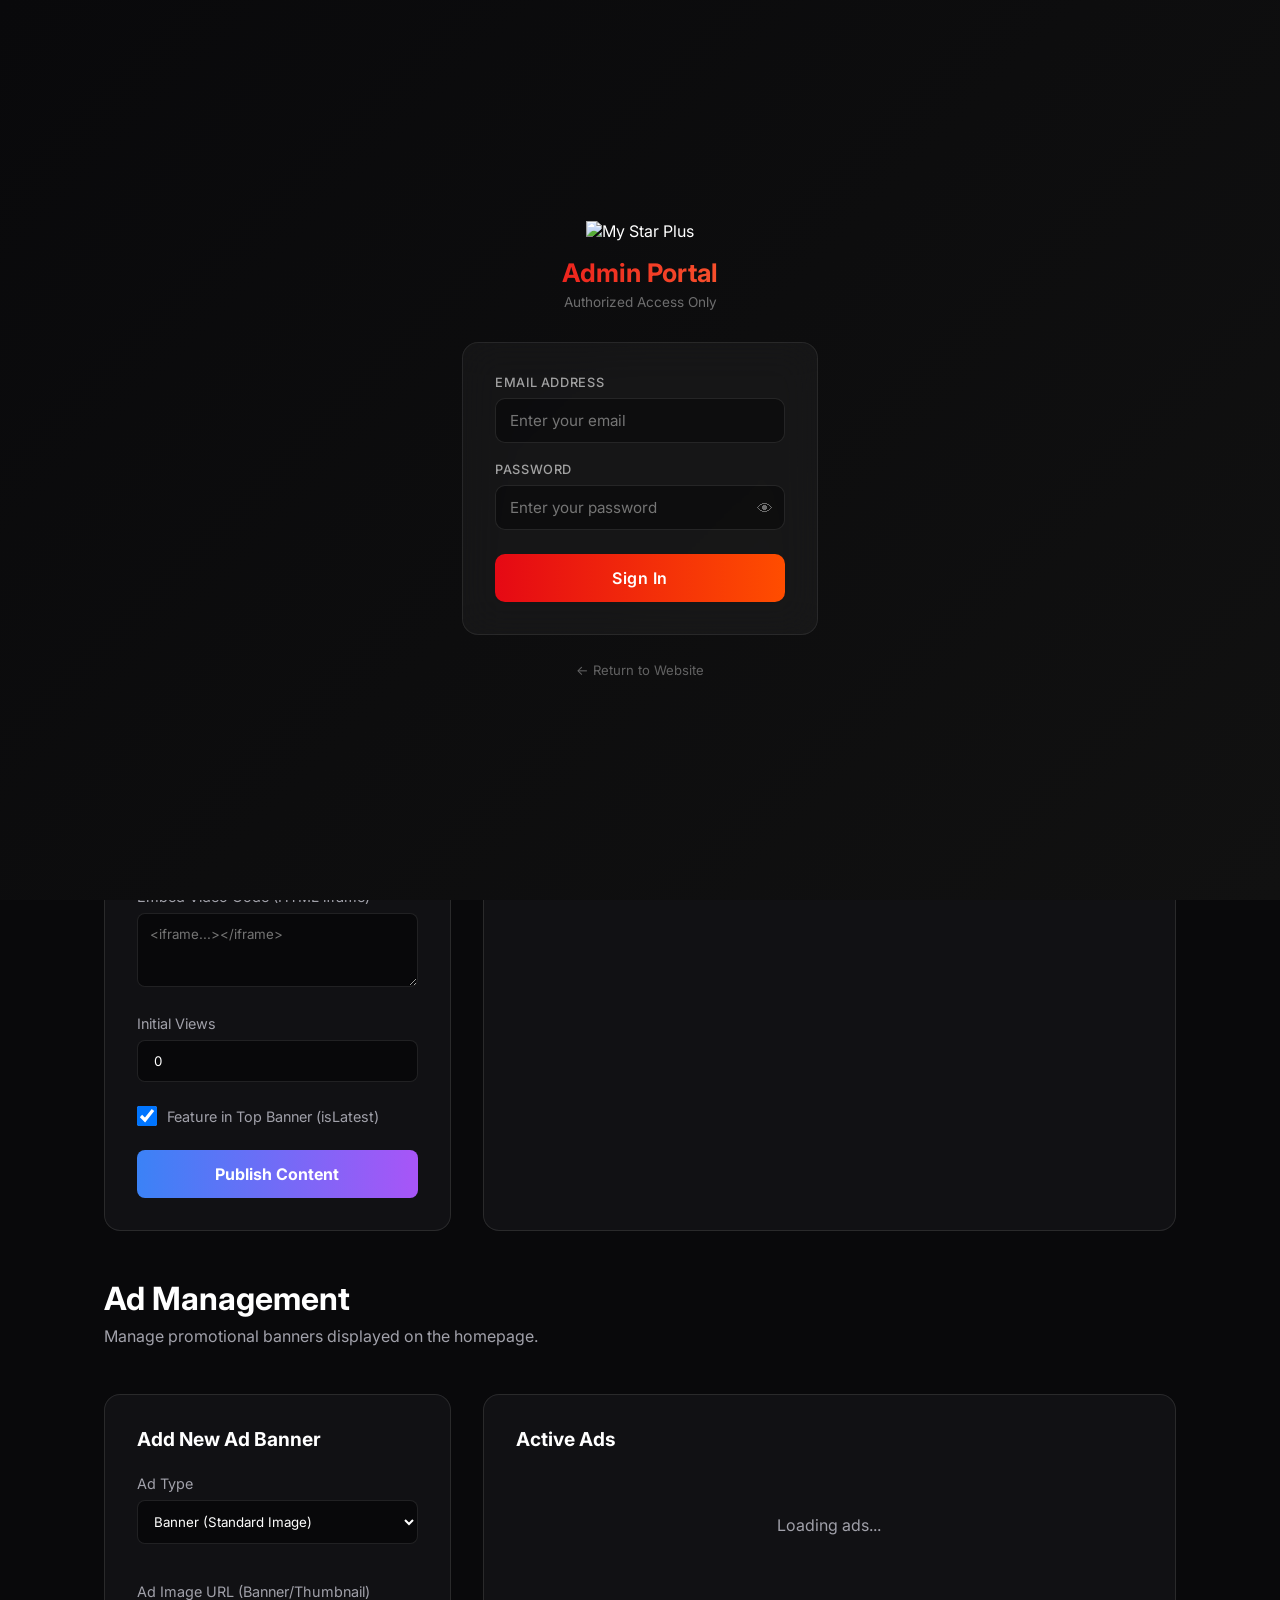
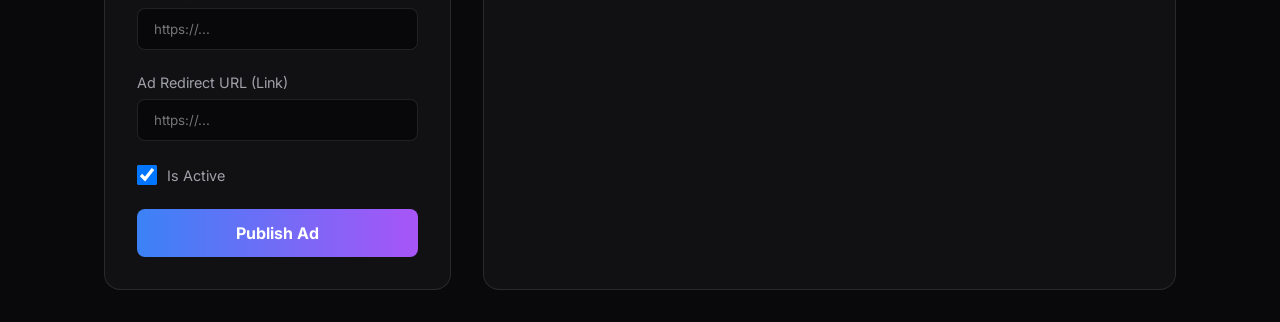
==== commit 7cb64d3f: "My-Star-Plus" ====
--- a/admin.html
+++ b/admin.html
@@ -16,13 +16,42 @@
 <body>
 
   <!-- Admin Login Overlay -->
-  <div id="admin-login-overlay" style="position:fixed;inset:0;background:var(--bg-color);z-index:9999;display:flex;align-items:center;justify-content:center;flex-direction:column;">
-    <div class="admin-glass-panel" style="width:100%;max-width:400px;text-align:center;">
-      <h2 style="margin-bottom:20px;">Admin Access</h2>
-      <input type="password" id="admin-pwd-input" placeholder="Enter Password" style="width:100%;padding:12px;background:rgba(0,0,0,0.5);border:1px solid rgba(255,255,255,0.1);border-radius:8px;color:white;margin-bottom:15px;outline:none;text-align:center;">
-      <button onclick="checkAdminPassword()" class="btn-submit">Login</button>
-      <p id="admin-pwd-error" style="color:#ef4444;font-size:0.8rem;margin-top:10px;display:none;">Incorrect Password.</p>
-      <a href="index.html" style="display:inline-block;margin-top:20px;font-size:0.8rem;color:var(--text-muted);text-decoration:underline;">Return to Home</a>
+  <div id="admin-login-overlay" style="position:fixed;inset:0;background:linear-gradient(135deg,#09090b 0%,#111 100%);z-index:9999;display:flex;align-items:center;justify-content:center;">
+    <div style="width:100%;max-width:420px;padding:2rem;">
+      <!-- Logo -->
+      <div style="text-align:center;margin-bottom:2rem;">
+        <img src="https://i.ibb.co/8JWh91Z/Untitled-design.png" alt="My Star Plus" style="height:50px;margin-bottom:1rem;">
+        <h2 style="font-size:1.6rem;font-weight:700;background:linear-gradient(to right,#e50914,#ff6b35);-webkit-background-clip:text;-webkit-text-fill-color:transparent;background-clip:text;">Admin Portal</h2>
+        <p style="color:rgba(255,255,255,0.4);font-size:0.85rem;margin-top:0.4rem;">Authorized Access Only</p>
+      </div>
+
+      <!-- Login Card -->
+      <div style="background:rgba(255,255,255,0.04);border:1px solid rgba(255,255,255,0.08);border-radius:16px;padding:2rem;backdrop-filter:blur(20px);">
+        <div style="margin-bottom:1.2rem;">
+          <label style="display:block;font-size:0.8rem;font-weight:500;color:rgba(255,255,255,0.6);margin-bottom:0.5rem;letter-spacing:0.05em;">EMAIL ADDRESS</label>
+          <input type="email" id="admin-email-input" placeholder="Enter your email" autocomplete="off"
+            style="width:100%;padding:12px 14px;background:rgba(0,0,0,0.4);border:1px solid rgba(255,255,255,0.1);border-radius:10px;color:white;outline:none;font-size:0.95rem;font-family:inherit;box-sizing:border-box;transition:border-color 0.2s;"
+            onfocus="this.style.borderColor='rgba(229,9,20,0.6)'" onblur="this.style.borderColor='rgba(255,255,255,0.1)'">
+        </div>
+        <div style="margin-bottom:1.5rem;">
+          <label style="display:block;font-size:0.8rem;font-weight:500;color:rgba(255,255,255,0.6);margin-bottom:0.5rem;letter-spacing:0.05em;">PASSWORD</label>
+          <div style="position:relative;">
+            <input type="password" id="admin-pwd-input" placeholder="Enter your password" autocomplete="off"
+              style="width:100%;padding:12px 40px 12px 14px;background:rgba(0,0,0,0.4);border:1px solid rgba(255,255,255,0.1);border-radius:10px;color:white;outline:none;font-size:0.95rem;font-family:inherit;box-sizing:border-box;transition:border-color 0.2s;"
+              onfocus="this.style.borderColor='rgba(229,9,20,0.6)'" onblur="this.style.borderColor='rgba(255,255,255,0.1)'">
+            <button onclick="togglePwdVisibility()" id="pwd-toggle-btn"
+              style="position:absolute;right:12px;top:50%;transform:translateY(-50%);background:none;border:none;color:rgba(255,255,255,0.4);cursor:pointer;font-size:1rem;padding:0;">👁</button>
+          </div>
+        </div>
+
+        <button onclick="checkAdminPassword()" class="btn-submit" style="width:100%;padding:14px;font-size:1rem;border-radius:10px;background:linear-gradient(to right,#e50914,#ff4d00);border:none;cursor:pointer;font-weight:600;letter-spacing:0.03em;">Sign In</button>
+
+        <p id="admin-pwd-error" style="color:#ef4444;font-size:0.82rem;margin-top:1rem;text-align:center;display:none;">⚠️ Incorrect email or password. Please try again.</p>
+      </div>
+
+      <p style="text-align:center;margin-top:1.5rem;">
+        <a href="index.html" style="font-size:0.82rem;color:rgba(255,255,255,0.35);text-decoration:none;">← Return to Website</a>
+      </p>
     </div>
   </div>
 
--- a/style.css
+++ b/style.css
@@ -12,6 +12,14 @@
   margin: 0;
   padding: 0;
   font-family: 'Inter', system-ui, sans-serif;
+}
+
+@keyframes shake {
+  0%, 100% { transform: translateX(0); }
+  20%       { transform: translateX(-8px); }
+  40%       { transform: translateX(8px); }
+  60%       { transform: translateX(-5px); }
+  80%       { transform: translateX(5px); }
 }
 
 html, body {
@@ -201,8 +209,8 @@
   left: 0;
   width: 100%;
   height: 100%;
-  background: linear-gradient(to top, var(--bg-color) 0%, rgba(9, 9, 11, 0.4) 50%, transparent),
-              linear-gradient(to right, var(--bg-color) 0%, rgba(9, 9, 11, 0.7) 40%, transparent 100%);
+  background: linear-gradient(to top, var(--bg-color) 0%, rgba(9, 9, 11, 0.5) 30%, transparent 80%),
+              linear-gradient(to right, var(--bg-color) 0%, rgba(9, 9, 11, 0.5) 30%, transparent 80%);
   z-index: 1;
 }
 
@@ -1018,8 +1026,8 @@
     flex-direction: column; 
     align-items: center; 
     width: 100%;
-    background: linear-gradient(to top, rgba(0,0,0,1) 0%, rgba(0,0,0,0.7) 60%, transparent 100%);
-    padding: 6rem 1.5rem 1.5rem 1.5rem;
+    background: linear-gradient(to top, rgba(0,0,0,0.9) 0%, rgba(0,0,0,0.6) 40%, transparent 80%);
+    padding: 3rem 1.5rem 1.5rem 1.5rem;
   }
   .hero-title { font-size: 2rem; margin-bottom: 1rem; letter-spacing: -0.5px; line-height: 1.2; }
   .hero-badges { justify-content: center; margin-bottom: 0.8rem; }
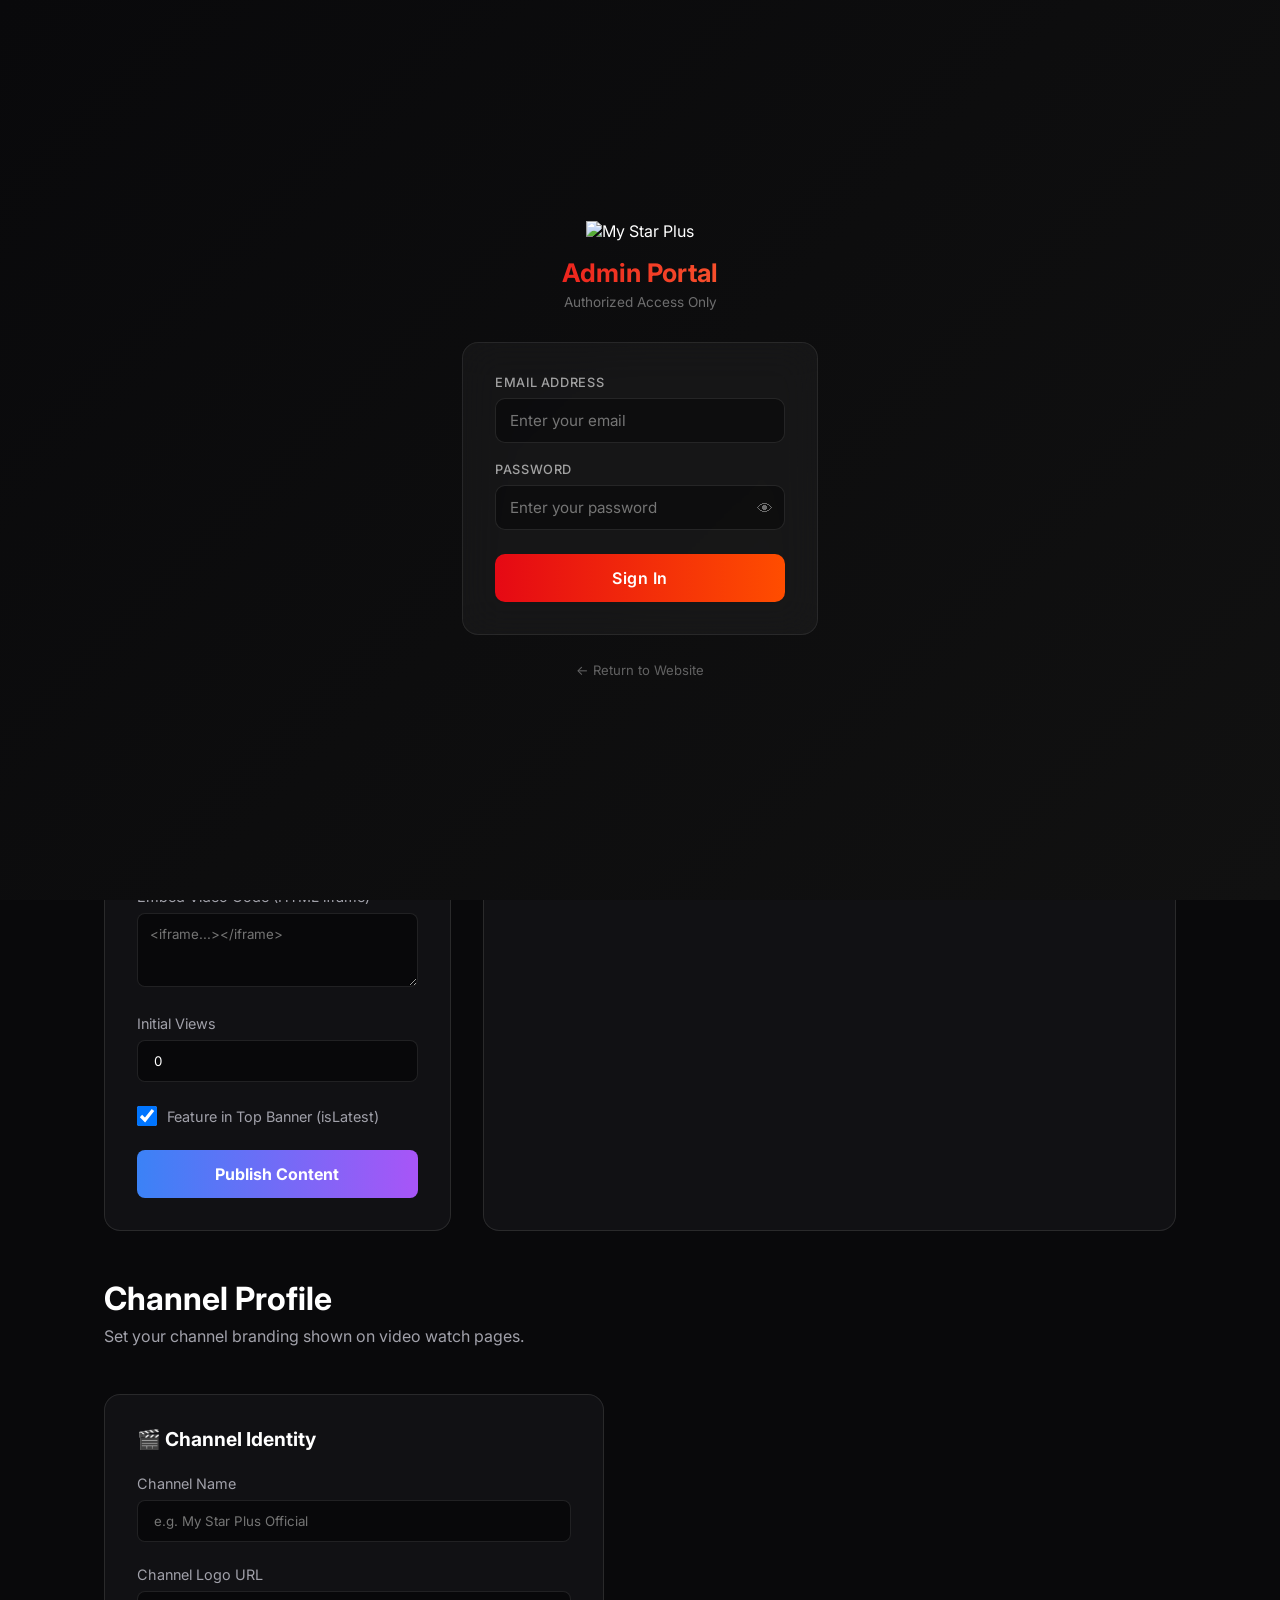
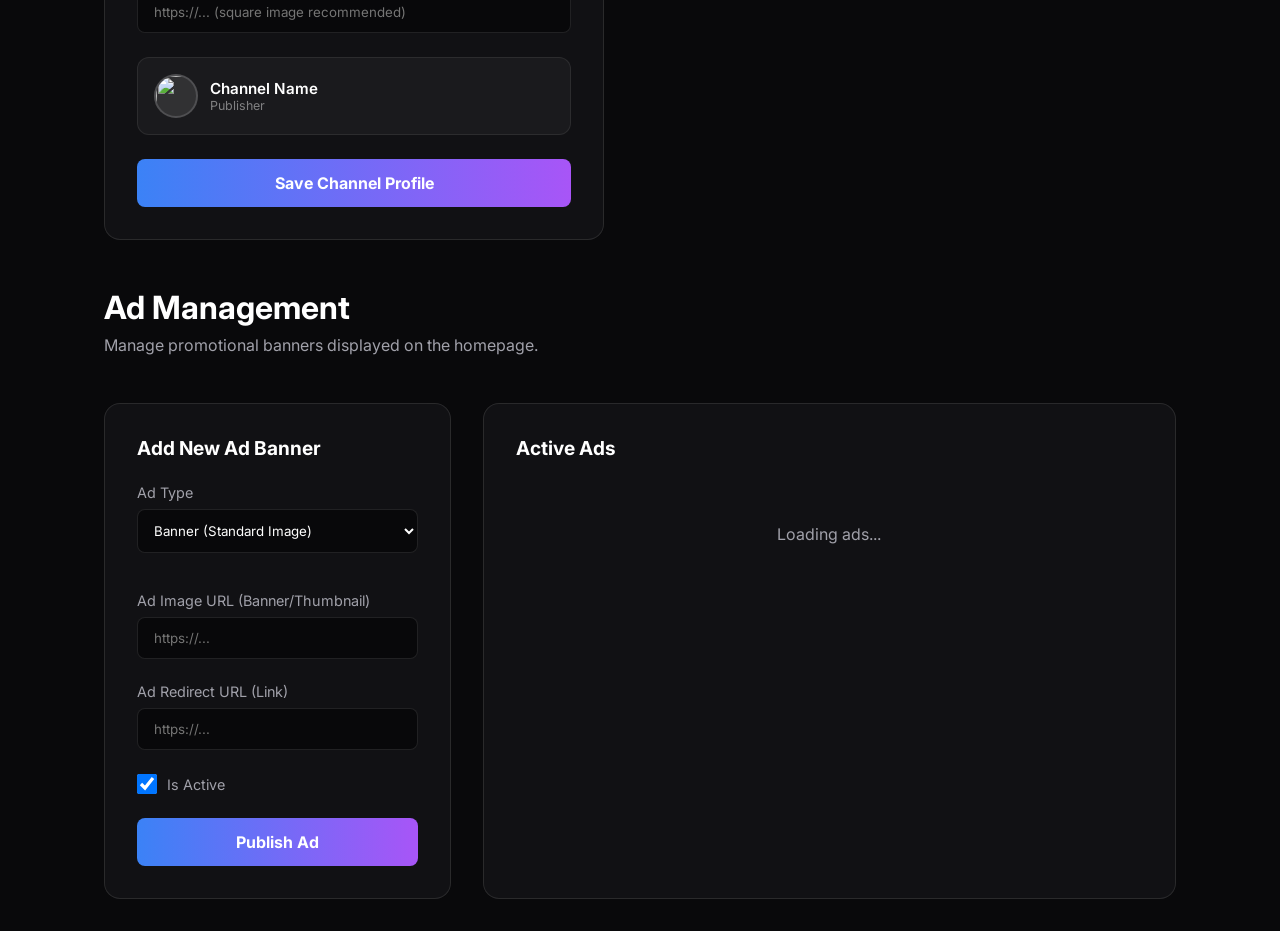
==== commit b59fe8f3: "My-Star-Plus" ====
--- a/admin.html
+++ b/admin.html
@@ -128,6 +128,37 @@
       </div>
     </div>
 
+    <!-- Channel Profile Section -->
+    <div class="admin-header" style="margin-top: 3rem;">
+      <div>
+        <h2 style="font-size: 2rem; margin-bottom: 8px;">Channel Profile</h2>
+        <p style="color: var(--text-muted);">Set your channel branding shown on video watch pages.</p>
+      </div>
+    </div>
+    <div style="margin-bottom: 3rem;">
+      <div class="admin-glass-panel" style="max-width: 500px;">
+        <h2 style="margin-bottom: 24px; font-size: 1.2rem;">🎬 Channel Identity</h2>
+        <div class="form-group">
+          <label>Channel Name</label>
+          <input type="text" id="channel-name" placeholder="e.g. My Star Plus Official" style="width:100%;">
+        </div>
+        <div class="form-group">
+          <label>Channel Logo URL</label>
+          <input type="url" id="channel-logo" placeholder="https://... (square image recommended)" style="width:100%;">
+        </div>
+        <!-- Preview -->
+        <div id="channel-preview" style="display:flex;align-items:center;gap:12px;margin-bottom:1.5rem;background:rgba(255,255,255,0.04);border:1px solid rgba(255,255,255,0.08);border-radius:12px;padding:1rem;">
+          <img id="channel-preview-logo" src="" alt="" style="width:44px;height:44px;border-radius:50%;object-fit:cover;background:rgba(255,255,255,0.1);border:2px solid rgba(255,255,255,0.15);">
+          <div>
+            <div id="channel-preview-name" style="font-weight:600;font-size:0.95rem;">Channel Name</div>
+            <div style="font-size:0.78rem;color:rgba(255,255,255,0.45);">Publisher</div>
+          </div>
+        </div>
+        <button onclick="saveChannelProfile()" class="btn-submit" style="width:100%;">Save Channel Profile</button>
+        <p id="channel-save-msg" style="color:#22c55e;font-size:0.82rem;margin-top:0.8rem;text-align:center;display:none;">✅ Channel profile saved!</p>
+      </div>
+    </div>
+
     <!-- Ad Management Header -->
     <div class="admin-header" style="margin-top: 3rem;">
       <div>
--- a/style.css
+++ b/style.css
@@ -708,6 +708,66 @@
 .watch-title {
   font-size: 1.5rem;
   font-weight: 700;
+}
+
+/* Channel Branding Bar */
+.watch-channel-bar {
+  display: flex;
+  align-items: center;
+  justify-content: space-between;
+  flex-wrap: wrap;
+  gap: 0.8rem;
+  padding: 0.8rem 1rem;
+  background: rgba(255,255,255,0.04);
+  border: 1px solid rgba(255,255,255,0.08);
+  border-radius: 12px;
+}
+
+.watch-channel-info {
+  display: flex;
+  align-items: center;
+  gap: 12px;
+}
+
+.watch-channel-logo {
+  width: 44px;
+  height: 44px;
+  border-radius: 50%;
+  object-fit: cover;
+  border: 2px solid rgba(255,255,255,0.15);
+  background: rgba(255,255,255,0.08);
+  flex-shrink: 0;
+}
+
+.watch-channel-text {
+  display: flex;
+  flex-direction: column;
+  gap: 2px;
+}
+
+.watch-channel-name {
+  font-weight: 700;
+  font-size: 0.95rem;
+  color: #fff;
+}
+
+.watch-channel-label {
+  font-size: 0.75rem;
+  color: rgba(255,255,255,0.4);
+}
+
+.watch-channel-badge {
+  display: flex;
+  align-items: center;
+  gap: 5px;
+  font-size: 0.75rem;
+  font-weight: 600;
+  color: #e50914;
+  background: rgba(229,9,20,0.1);
+  border: 1px solid rgba(229,9,20,0.25);
+  border-radius: 20px;
+  padding: 5px 12px;
+  white-space: nowrap;
 }
 
 .watch-meta {
